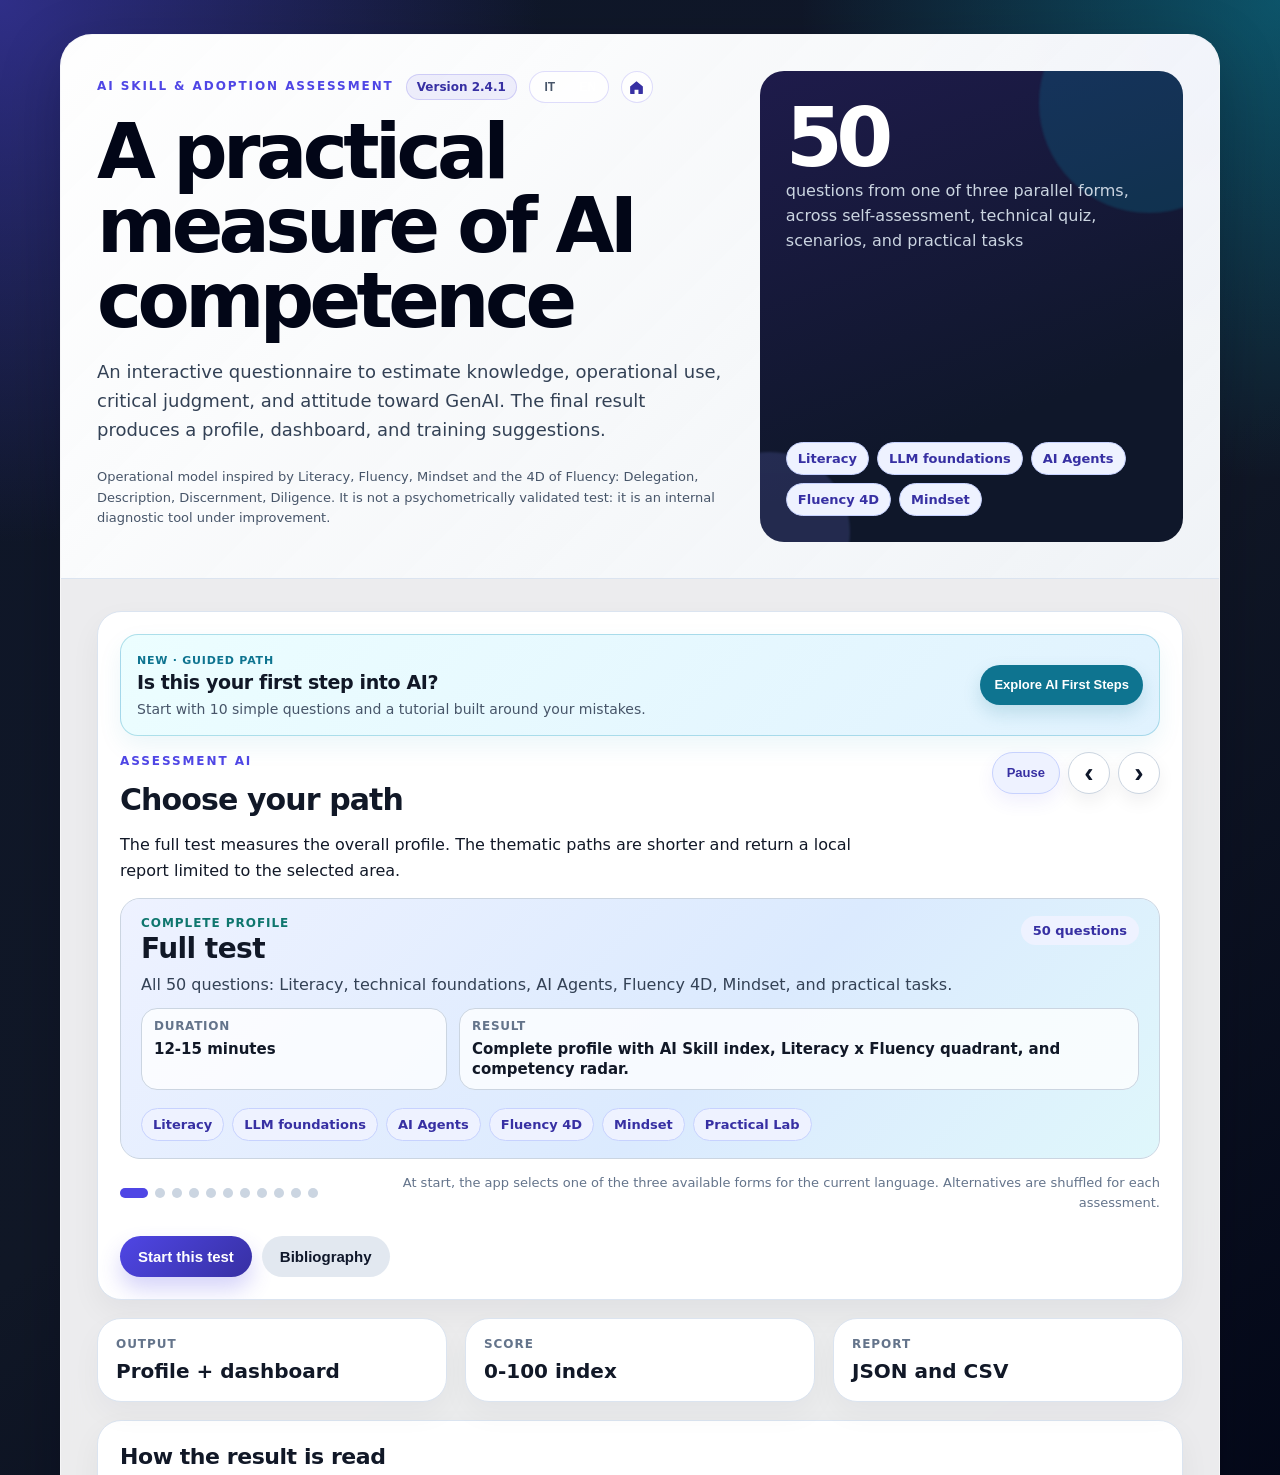
==== index.html @ 44c660ac "fix: update site identity and links" ====
<!doctype html>
<html lang="it">
<head>
  <meta charset="utf-8">
  <meta name="viewport" content="width=device-width, initial-scale=1">
  <meta http-equiv="refresh" content="0; url=ai_skill_test.html">
  <title>AI Skill & Adoption Assessment</title>
  <link rel="icon" type="image/png" href="aiskilltest_icon.png?v=2.4.1">
  <link rel="apple-touch-icon" href="aiskilltest_icon.png?v=2.4.1">
  <style>
    body {
      margin: 0;
      min-height: 100vh;
      display: grid;
      place-items: center;
      font-family: system-ui, -apple-system, BlinkMacSystemFont, "Segoe UI", sans-serif;
      background: #0f172a;
      color: #f8fafc;
    }

    main {
      width: min(640px, calc(100vw - 32px));
      text-align: center;
    }

    a {
      color: #67e8f9;
      font-weight: 700;
    }
  </style>
</head>
<body>
  <main>
    <h1>AI Skill & Adoption Assessment</h1>
    <p>Se il test non si apre automaticamente, <a href="ai_skill_test.html">avvialo da qui</a>.</p>
  </main>
</body>
</html>
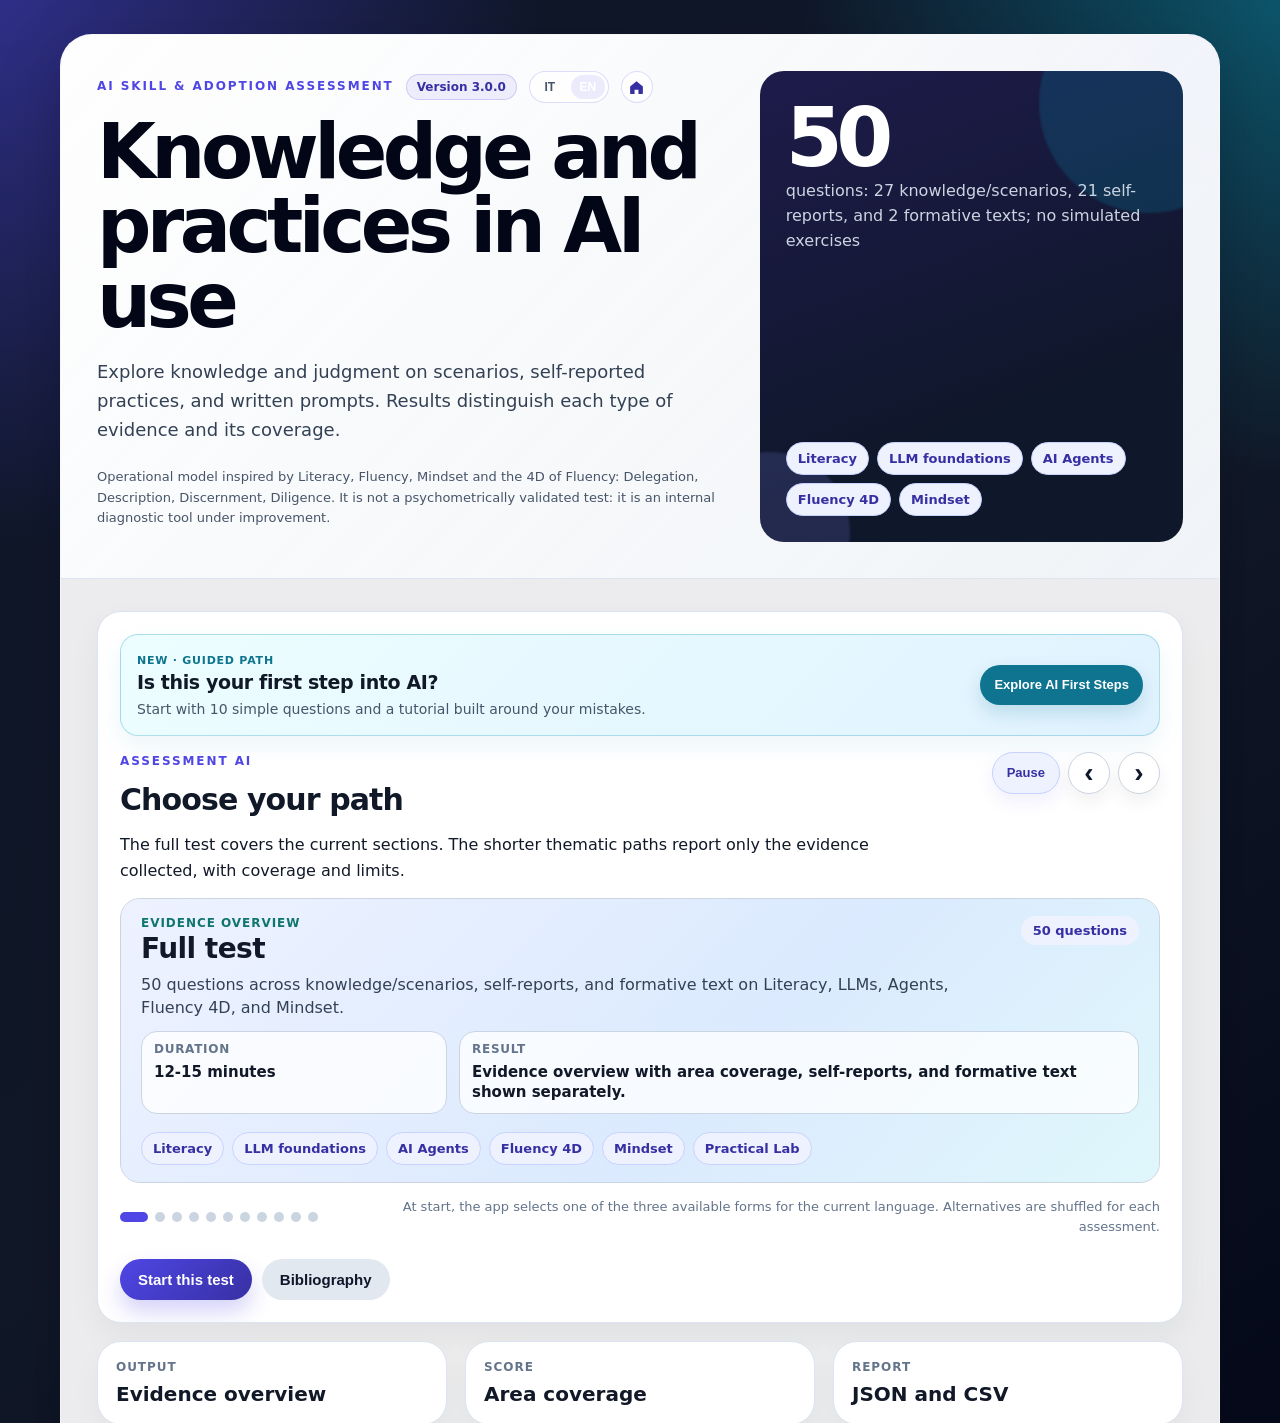
==== commit 27d62451: "feat: add evidence-based scoring and report history" ====
--- a/index.html
+++ b/index.html
@@ -5,8 +5,8 @@
   <meta name="viewport" content="width=device-width, initial-scale=1">
   <meta http-equiv="refresh" content="0; url=ai_skill_test.html">
   <title>AI Skill & Adoption Assessment</title>
-  <link rel="icon" type="image/png" href="aiskilltest_icon.png?v=2.4.1">
-  <link rel="apple-touch-icon" href="aiskilltest_icon.png?v=2.4.1">
+  <link rel="icon" type="image/png" href="aiskilltest_icon.png?v=3.0.0">
+  <link rel="apple-touch-icon" href="aiskilltest_icon.png?v=3.0.0">
   <style>
     body {
       margin: 0;
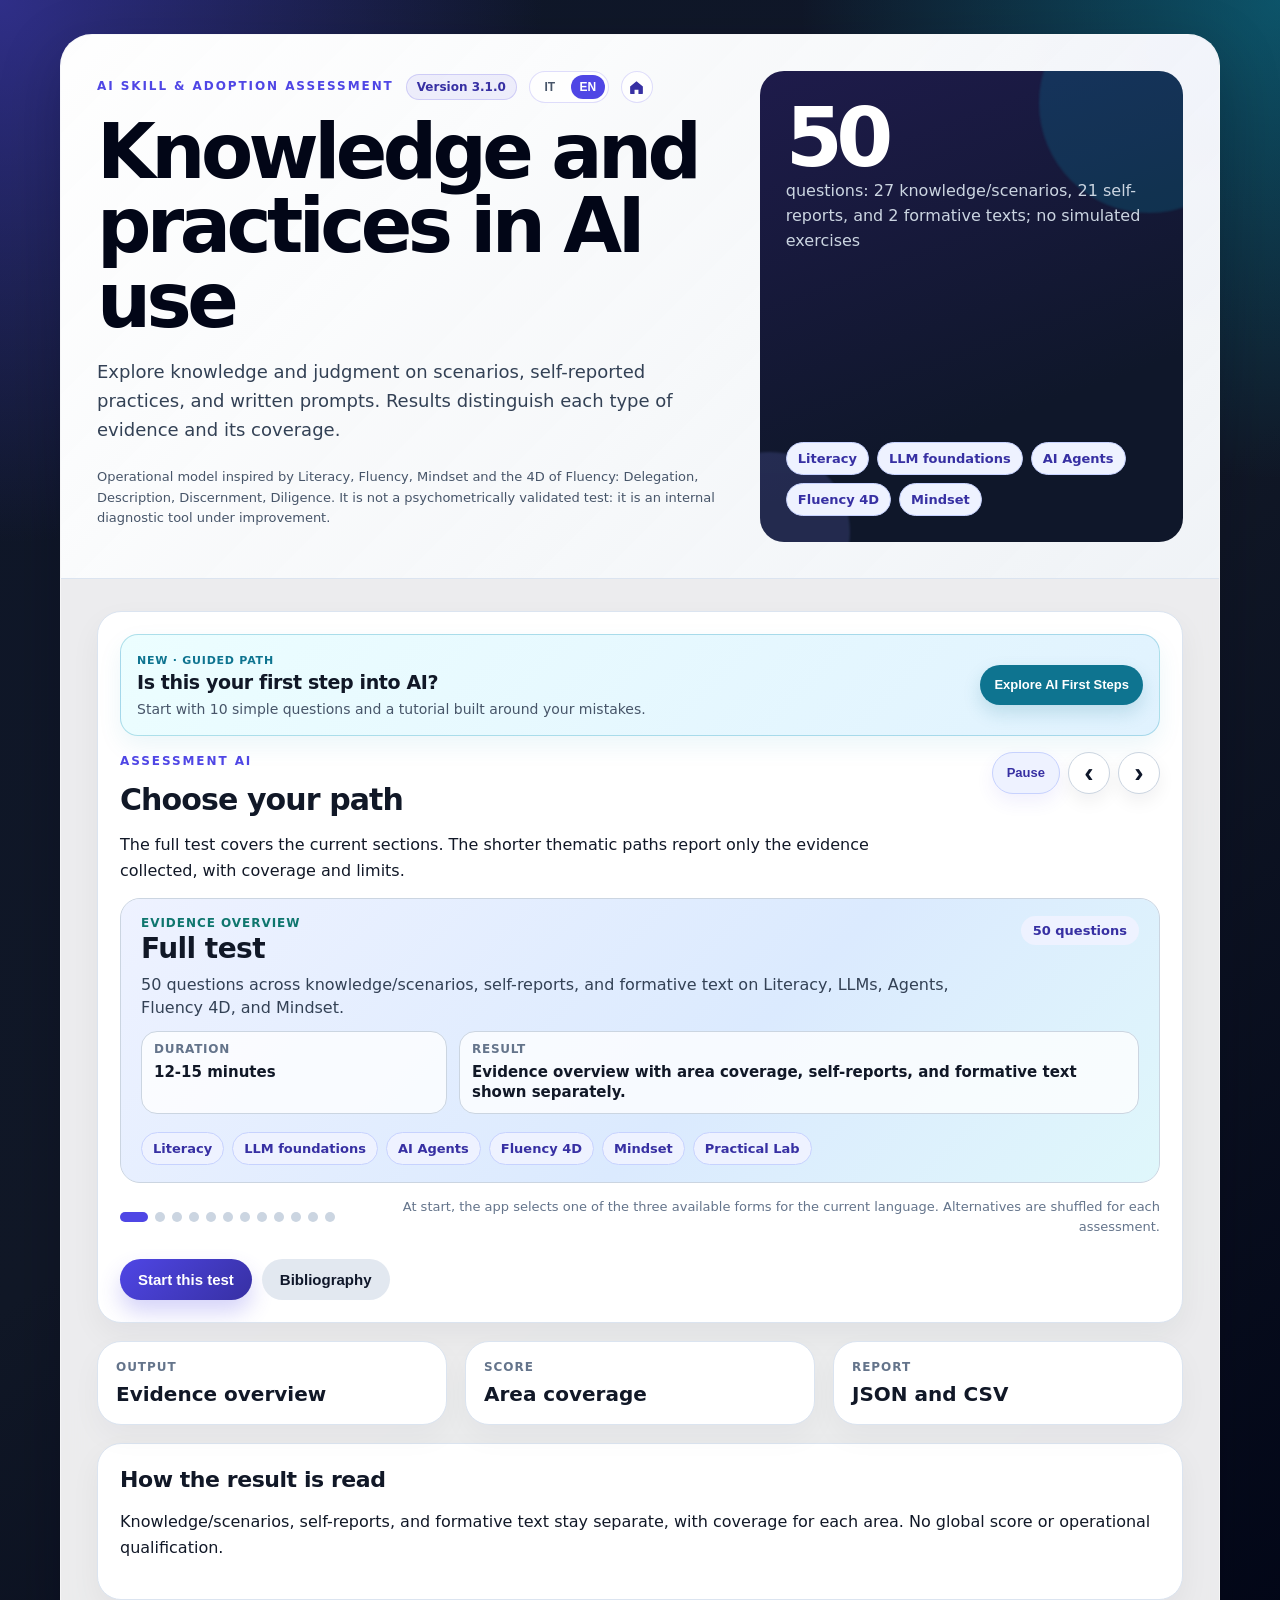
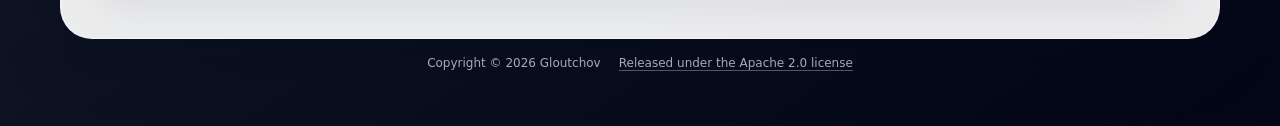
==== commit e28a0d24: "feat: add modern AI assessment path" ====
--- a/index.html
+++ b/index.html
@@ -5,8 +5,8 @@
   <meta name="viewport" content="width=device-width, initial-scale=1">
   <meta http-equiv="refresh" content="0; url=ai_skill_test.html">
   <title>AI Skill & Adoption Assessment</title>
-  <link rel="icon" type="image/png" href="aiskilltest_icon.png?v=3.0.0">
-  <link rel="apple-touch-icon" href="aiskilltest_icon.png?v=3.0.0">
+  <link rel="icon" type="image/png" href="aiskilltest_icon.png?v=3.1.0">
+  <link rel="apple-touch-icon" href="aiskilltest_icon.png?v=3.1.0">
   <style>
     body {
       margin: 0;
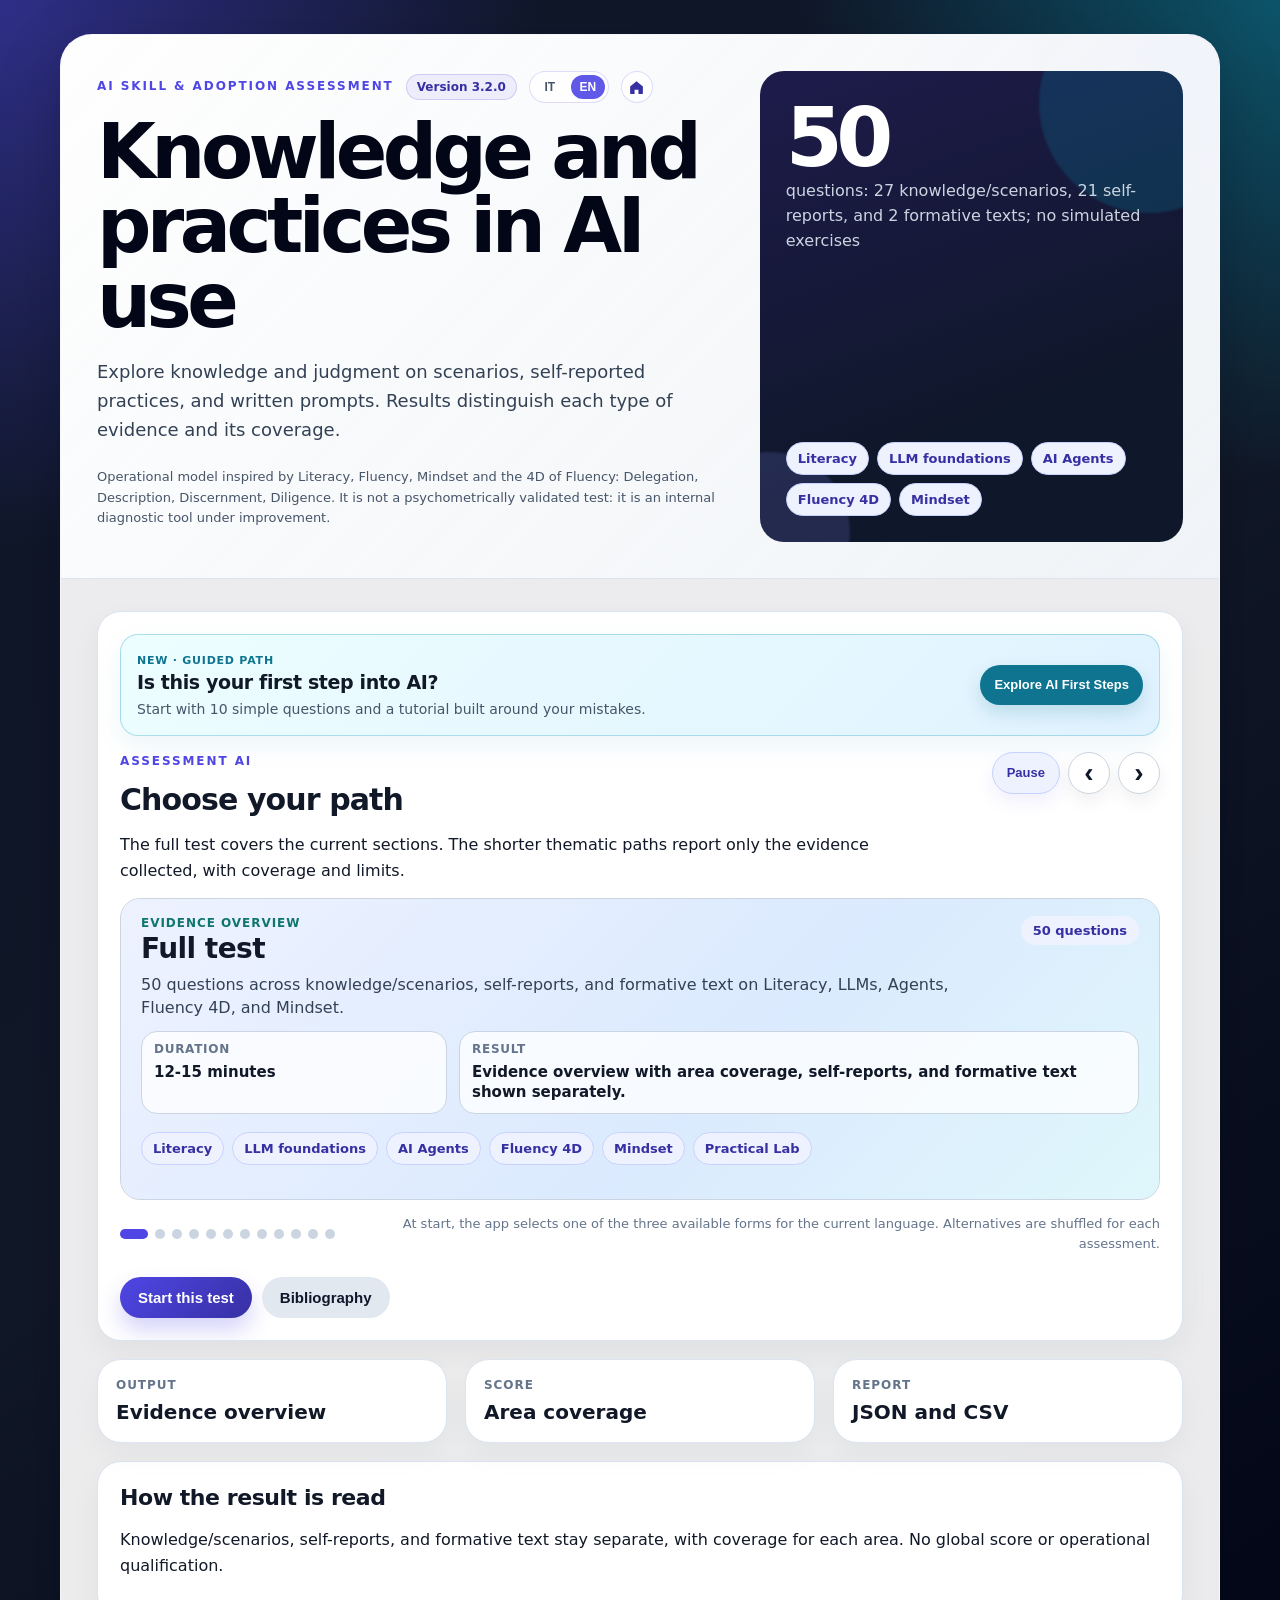
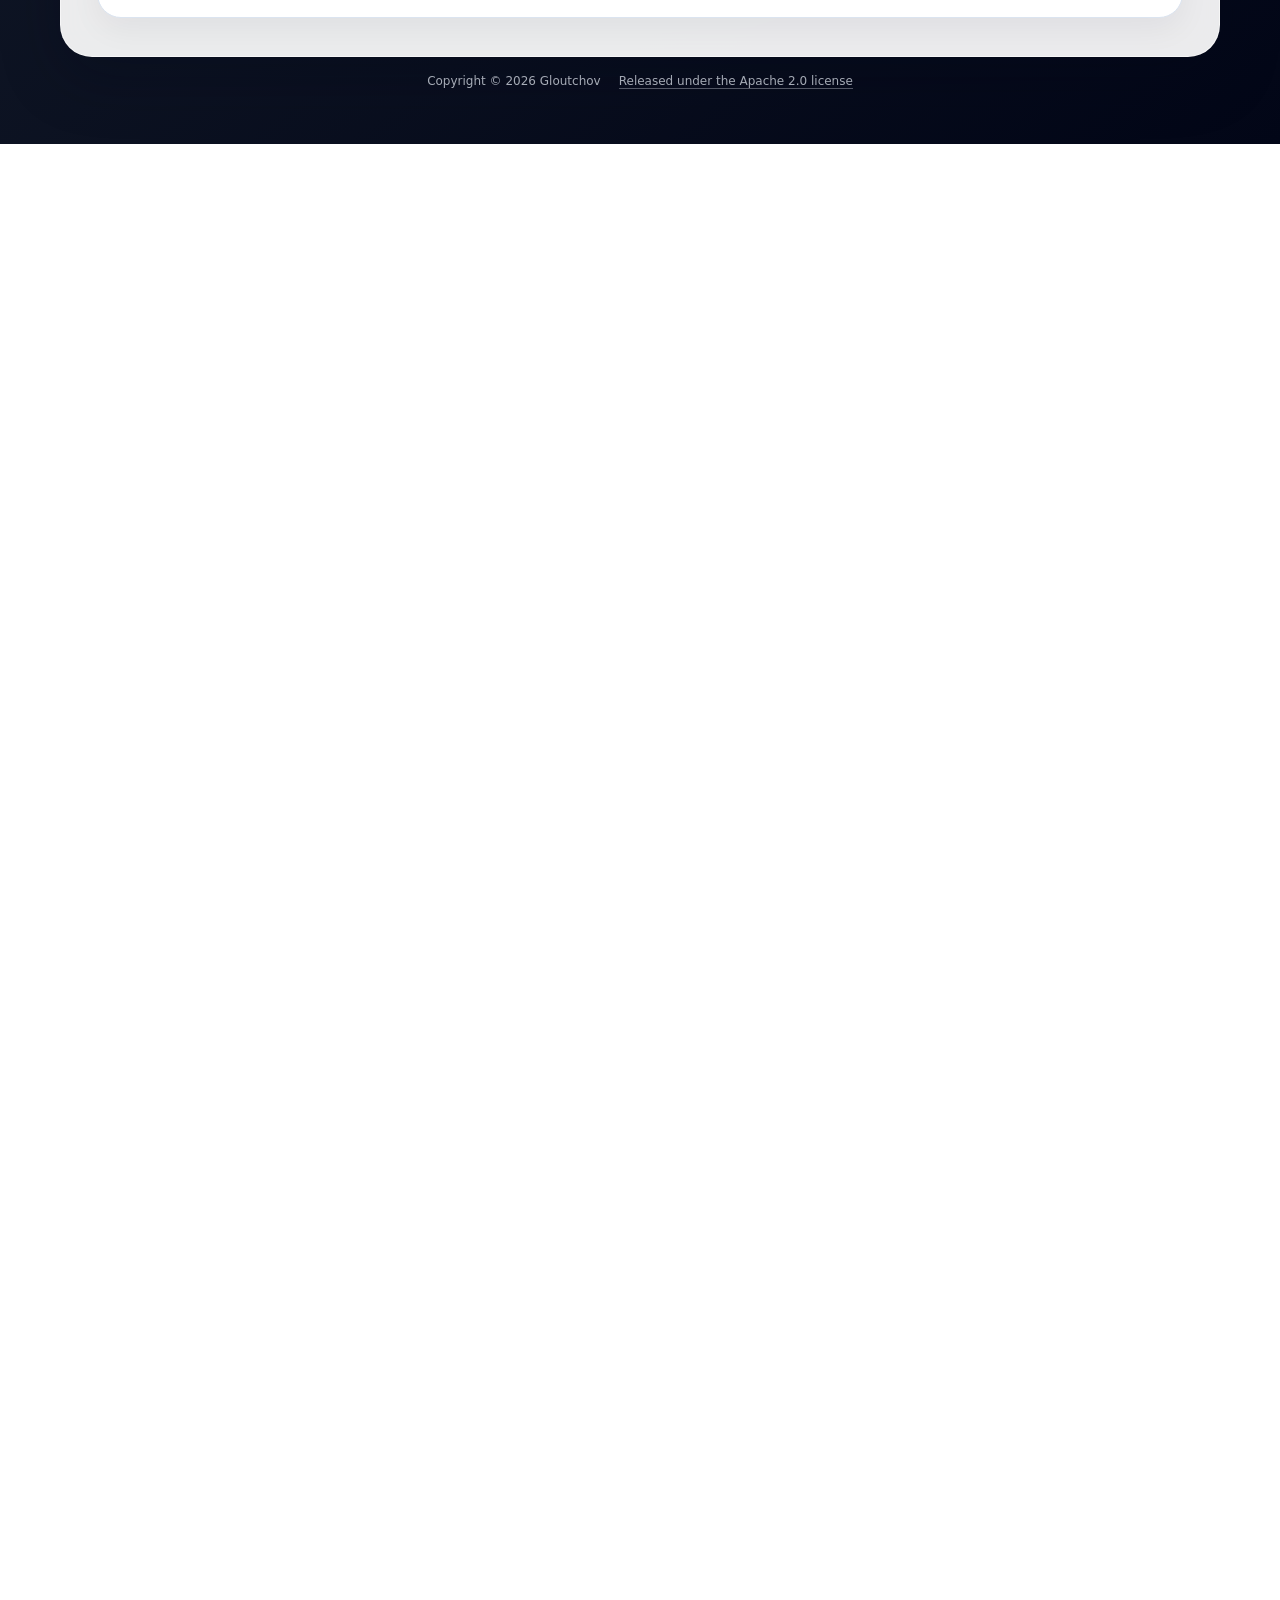
==== commit dcf6428f: "feat: update agentic workflow assessment" ====
--- a/index.html
+++ b/index.html
@@ -5,8 +5,8 @@
   <meta name="viewport" content="width=device-width, initial-scale=1">
   <meta http-equiv="refresh" content="0; url=ai_skill_test.html">
   <title>AI Skill & Adoption Assessment</title>
-  <link rel="icon" type="image/png" href="aiskilltest_icon.png?v=3.1.0">
-  <link rel="apple-touch-icon" href="aiskilltest_icon.png?v=3.1.0">
+  <link rel="icon" type="image/png" href="aiskilltest_icon.png?v=3.2.0">
+  <link rel="apple-touch-icon" href="aiskilltest_icon.png?v=3.2.0">
   <style>
     body {
       margin: 0;
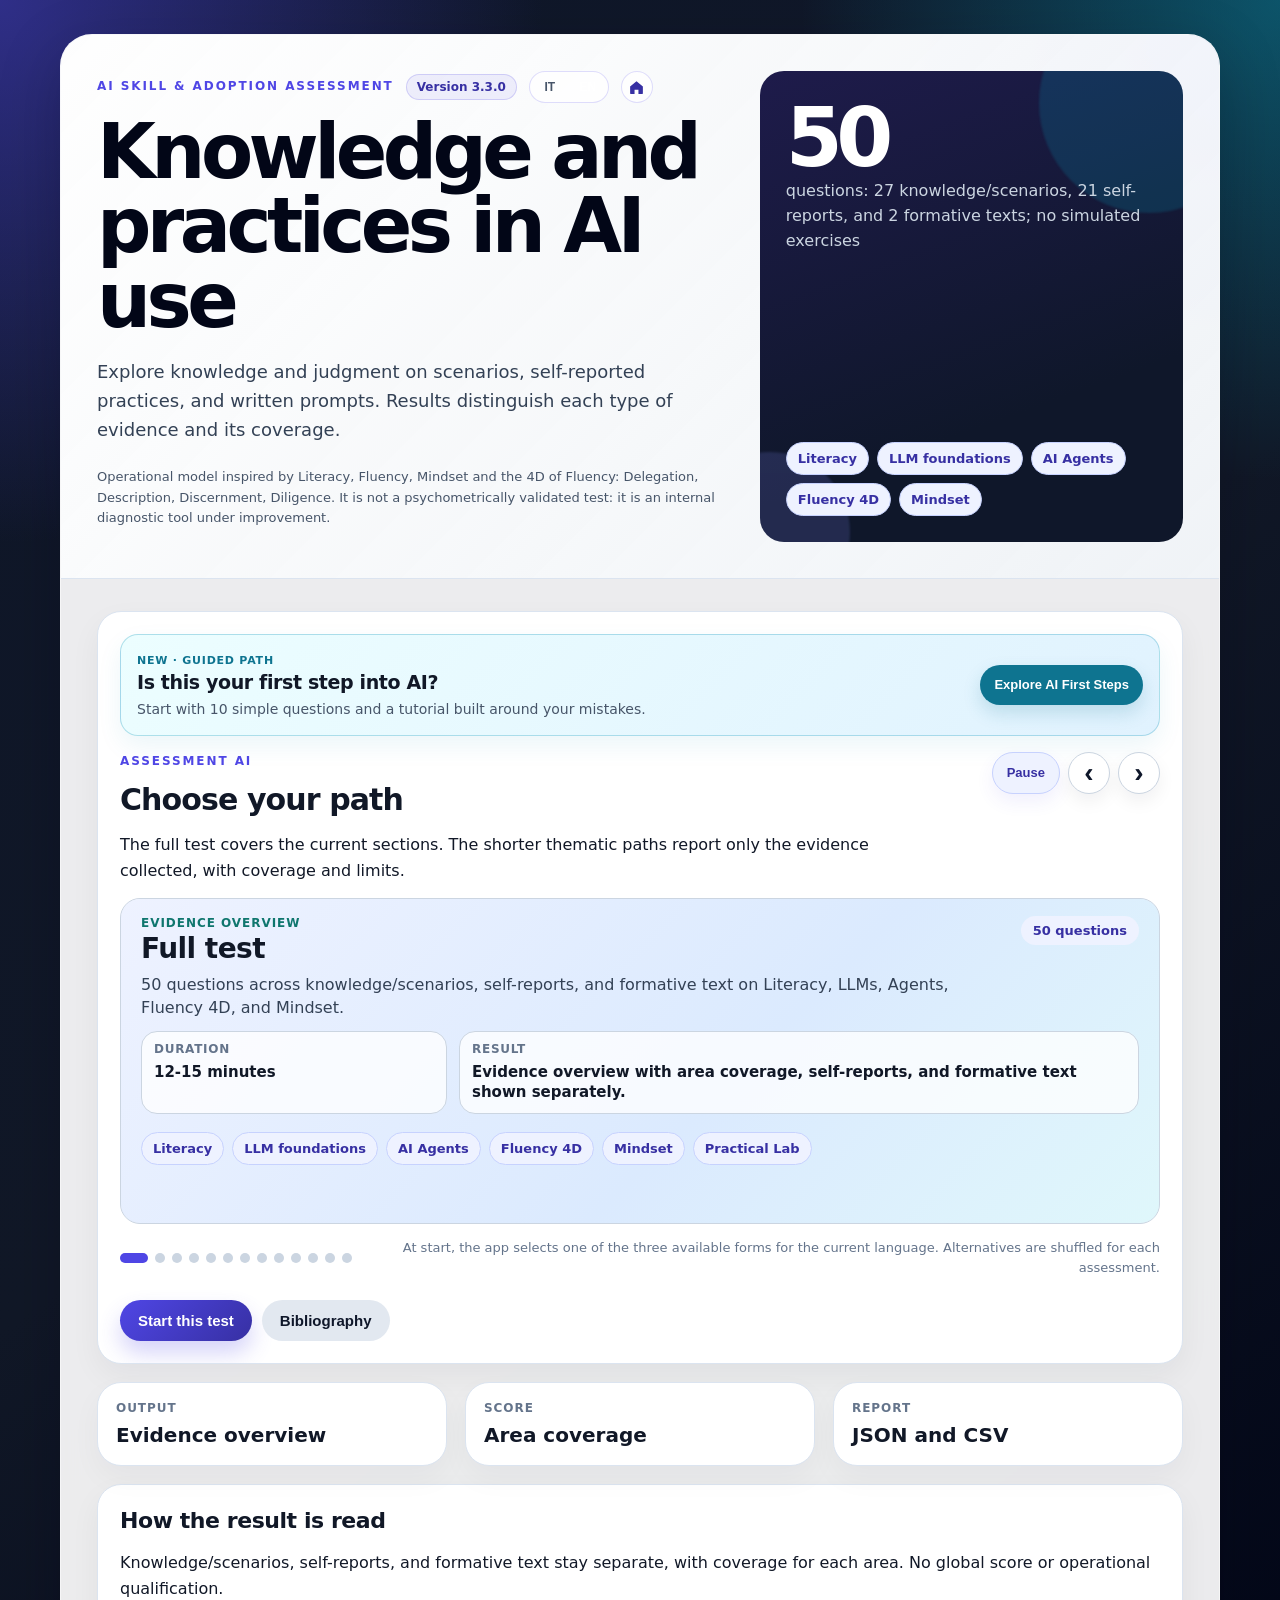
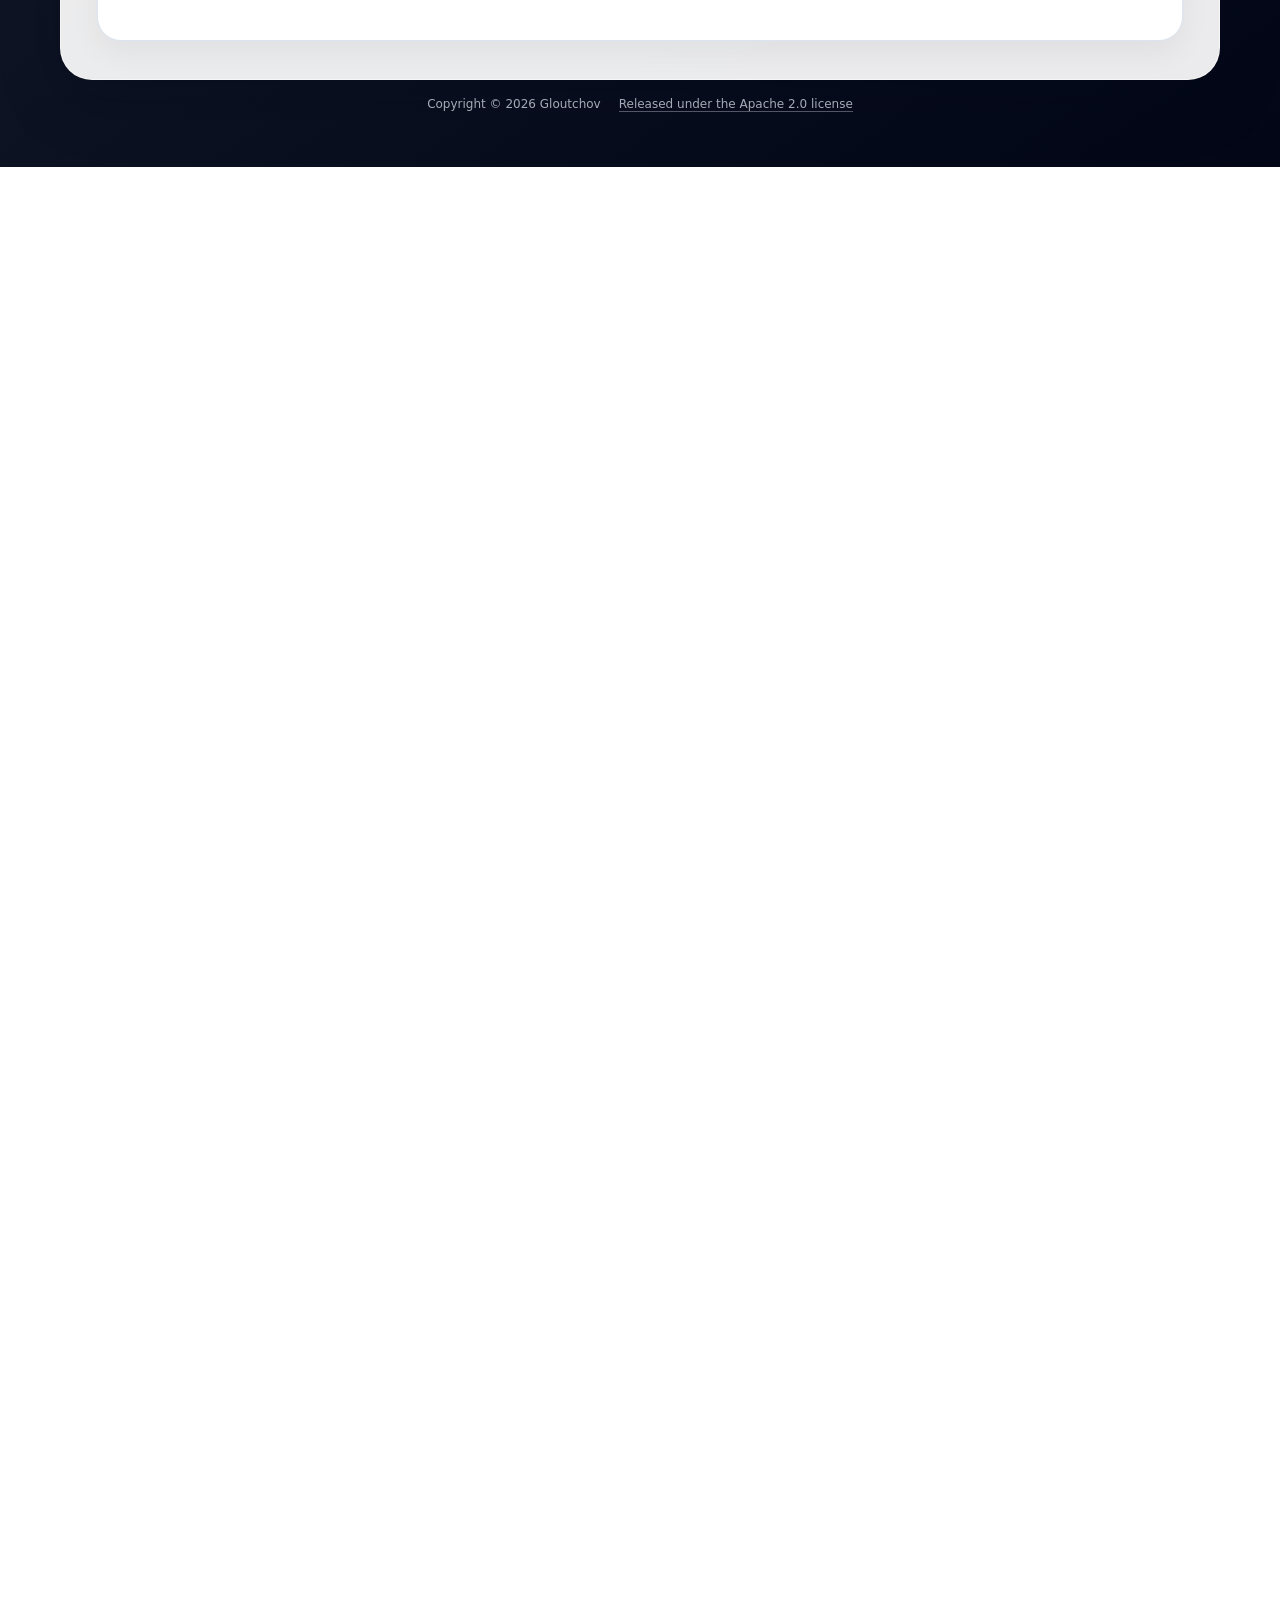
==== commit 5ce6648f: "feat: add harness assessment path" ====
--- a/index.html
+++ b/index.html
@@ -5,8 +5,8 @@
   <meta name="viewport" content="width=device-width, initial-scale=1">
   <meta http-equiv="refresh" content="0; url=ai_skill_test.html">
   <title>AI Skill & Adoption Assessment</title>
-  <link rel="icon" type="image/png" href="aiskilltest_icon.png?v=3.2.0">
-  <link rel="apple-touch-icon" href="aiskilltest_icon.png?v=3.2.0">
+  <link rel="icon" type="image/png" href="aiskilltest_icon.png?v=3.3.0">
+  <link rel="apple-touch-icon" href="aiskilltest_icon.png?v=3.3.0">
   <style>
     body {
       margin: 0;
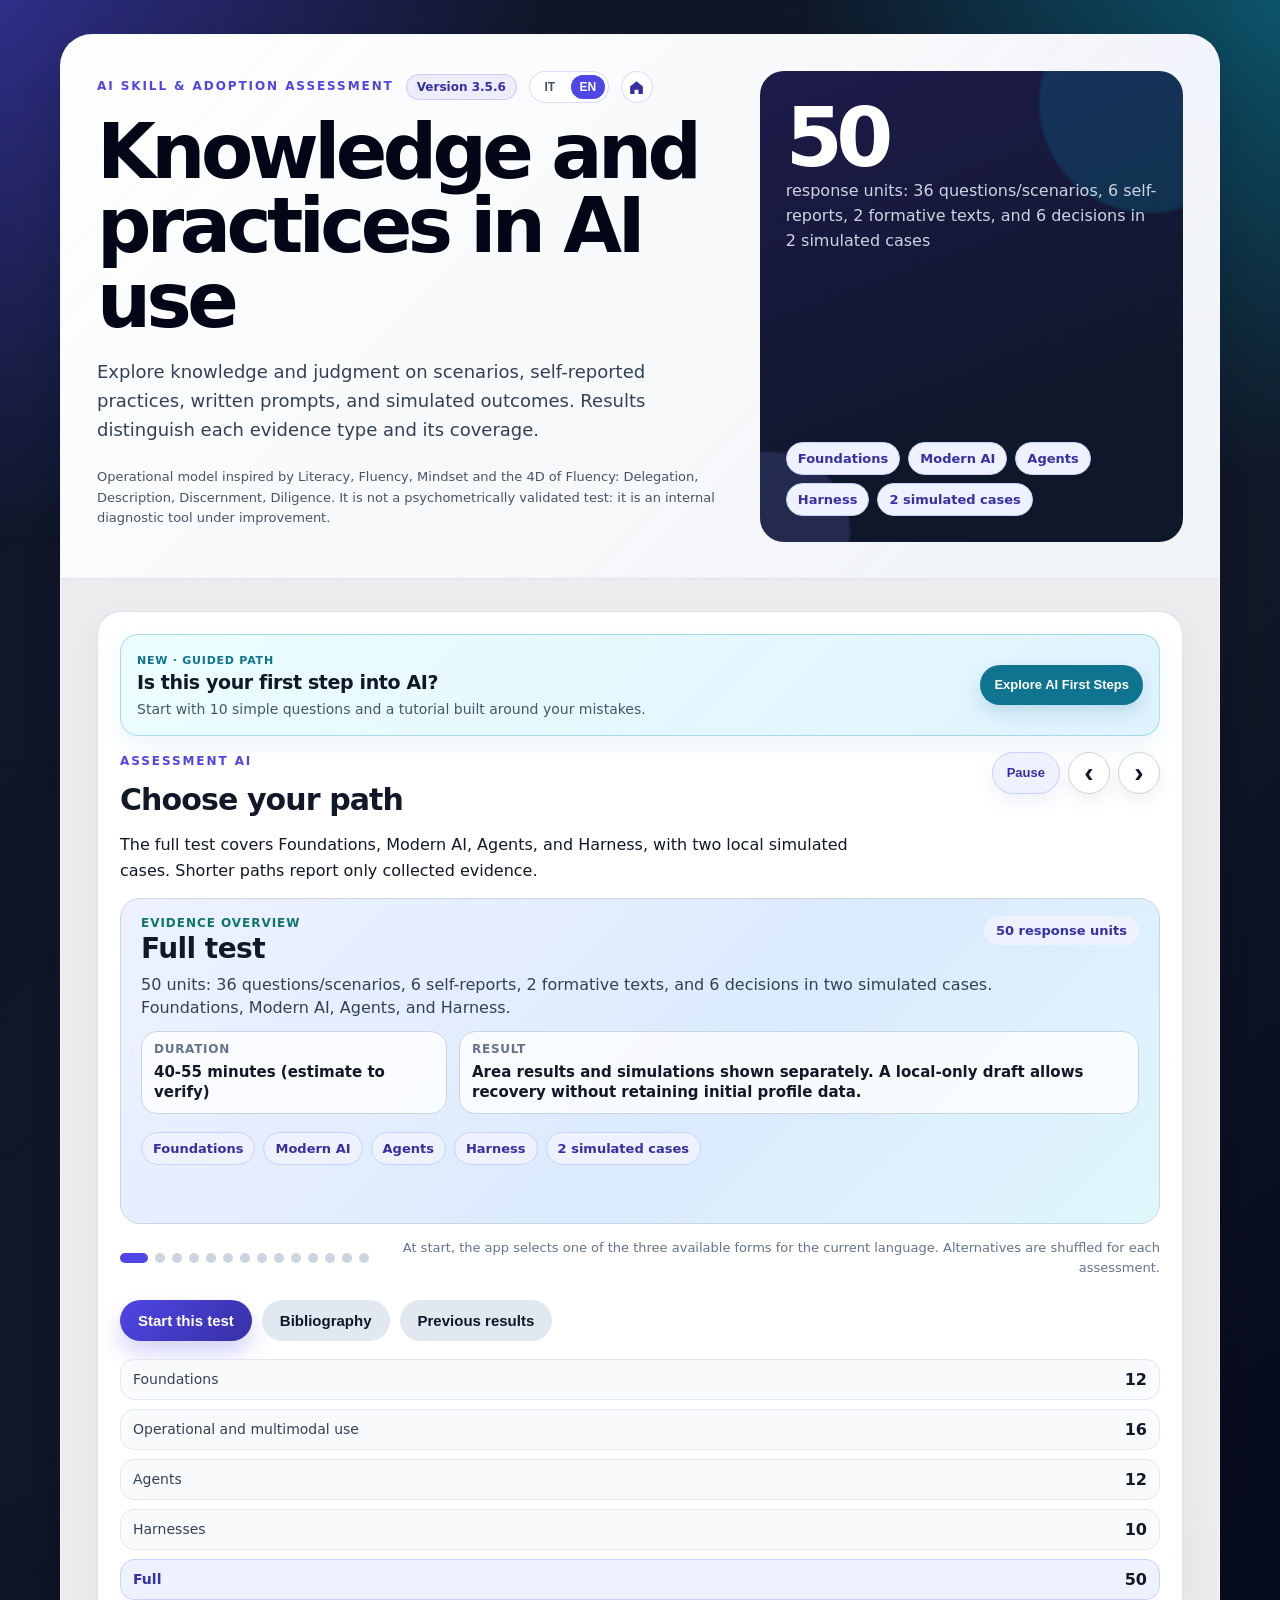
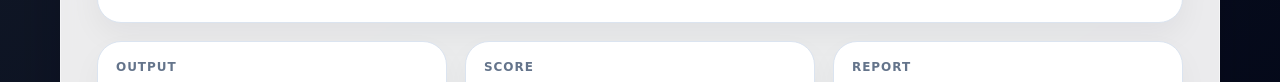
==== commit cb9df9ce: "refactor: archive unused Agents questions" ====
--- a/index.html
+++ b/index.html
@@ -5,8 +5,8 @@
   <meta name="viewport" content="width=device-width, initial-scale=1">
   <meta http-equiv="refresh" content="0; url=ai_skill_test.html">
   <title>AI Skill & Adoption Assessment</title>
-  <link rel="icon" type="image/png" href="aiskilltest_icon.png?v=3.3.0">
-  <link rel="apple-touch-icon" href="aiskilltest_icon.png?v=3.3.0">
+  <link rel="icon" type="image/png" href="aiskilltest_icon.png?v=3.5.6">
+  <link rel="apple-touch-icon" href="aiskilltest_icon.png?v=3.5.6">
   <style>
     body {
       margin: 0;
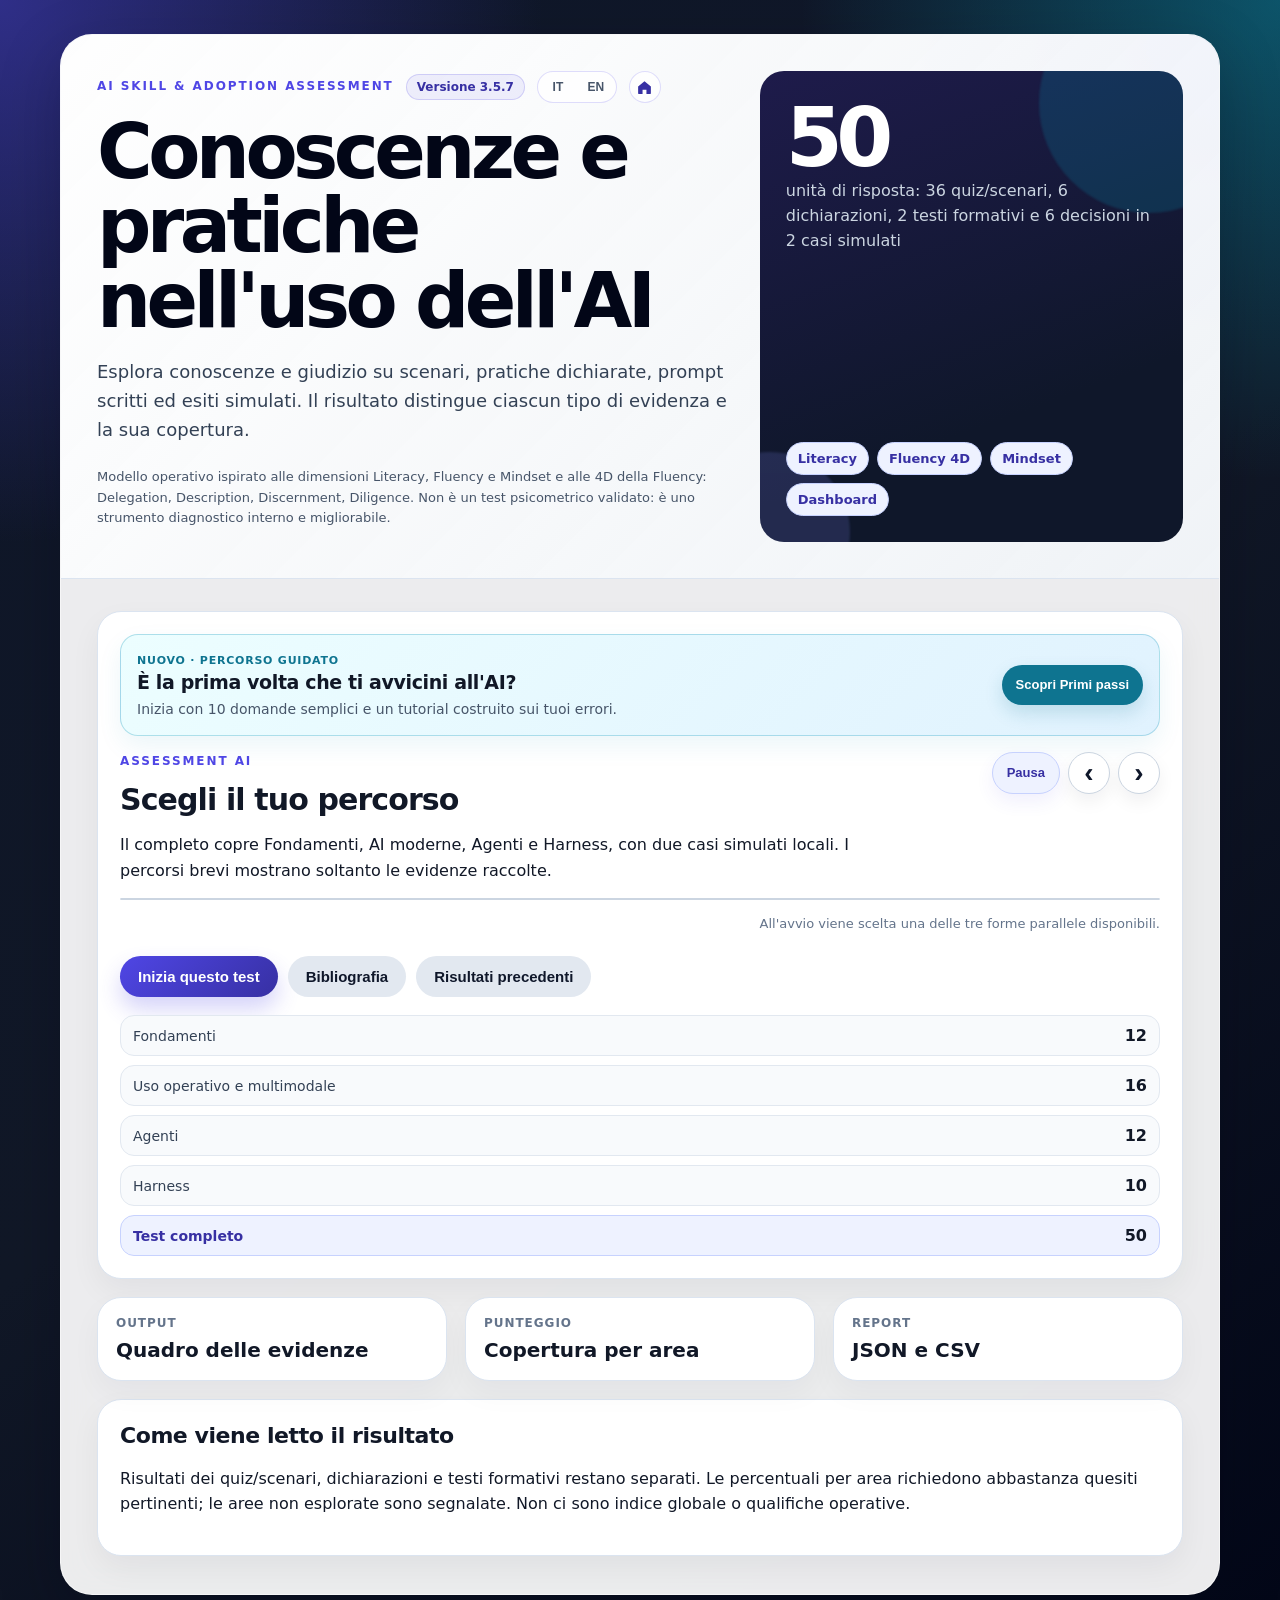
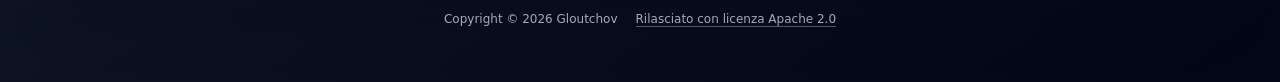
==== commit 44dce70f: "build: deploy a selective Pages artifact with CSP" ====
--- a/index.html
+++ b/index.html
@@ -2,32 +2,13 @@
 <html lang="it">
 <head>
   <meta charset="utf-8">
+  <meta http-equiv="Content-Security-Policy" content="default-src 'none'; style-src 'self'; img-src 'self'; base-uri 'none'; form-action 'none'">
   <meta name="viewport" content="width=device-width, initial-scale=1">
   <meta http-equiv="refresh" content="0; url=ai_skill_test.html">
   <title>AI Skill & Adoption Assessment</title>
-  <link rel="icon" type="image/png" href="aiskilltest_icon.png?v=3.5.6">
-  <link rel="apple-touch-icon" href="aiskilltest_icon.png?v=3.5.6">
-  <style>
-    body {
-      margin: 0;
-      min-height: 100vh;
-      display: grid;
-      place-items: center;
-      font-family: system-ui, -apple-system, BlinkMacSystemFont, "Segoe UI", sans-serif;
-      background: #0f172a;
-      color: #f8fafc;
-    }
-
-    main {
-      width: min(640px, calc(100vw - 32px));
-      text-align: center;
-    }
-
-    a {
-      color: #67e8f9;
-      font-weight: 700;
-    }
-  </style>
+  <link rel="icon" type="image/png" href="aiskilltest_icon.png?v=3.5.7">
+  <link rel="apple-touch-icon" href="aiskilltest_icon.png?v=3.5.7">
+  <link rel="stylesheet" href="assets/redirect.css?v=3.5.7">
 </head>
 <body>
   <main>
--- a/assets/redirect.css
+++ b/assets/redirect.css
@@ -0,0 +1,19 @@
+body {
+  margin: 0;
+  min-height: 100vh;
+  display: grid;
+  place-items: center;
+  font-family: system-ui, -apple-system, BlinkMacSystemFont, "Segoe UI", sans-serif;
+  background: #0f172a;
+  color: #f8fafc;
+}
+
+main {
+  width: min(640px, calc(100vw - 32px));
+  text-align: center;
+}
+
+a {
+  color: #67e8f9;
+  font-weight: 700;
+}
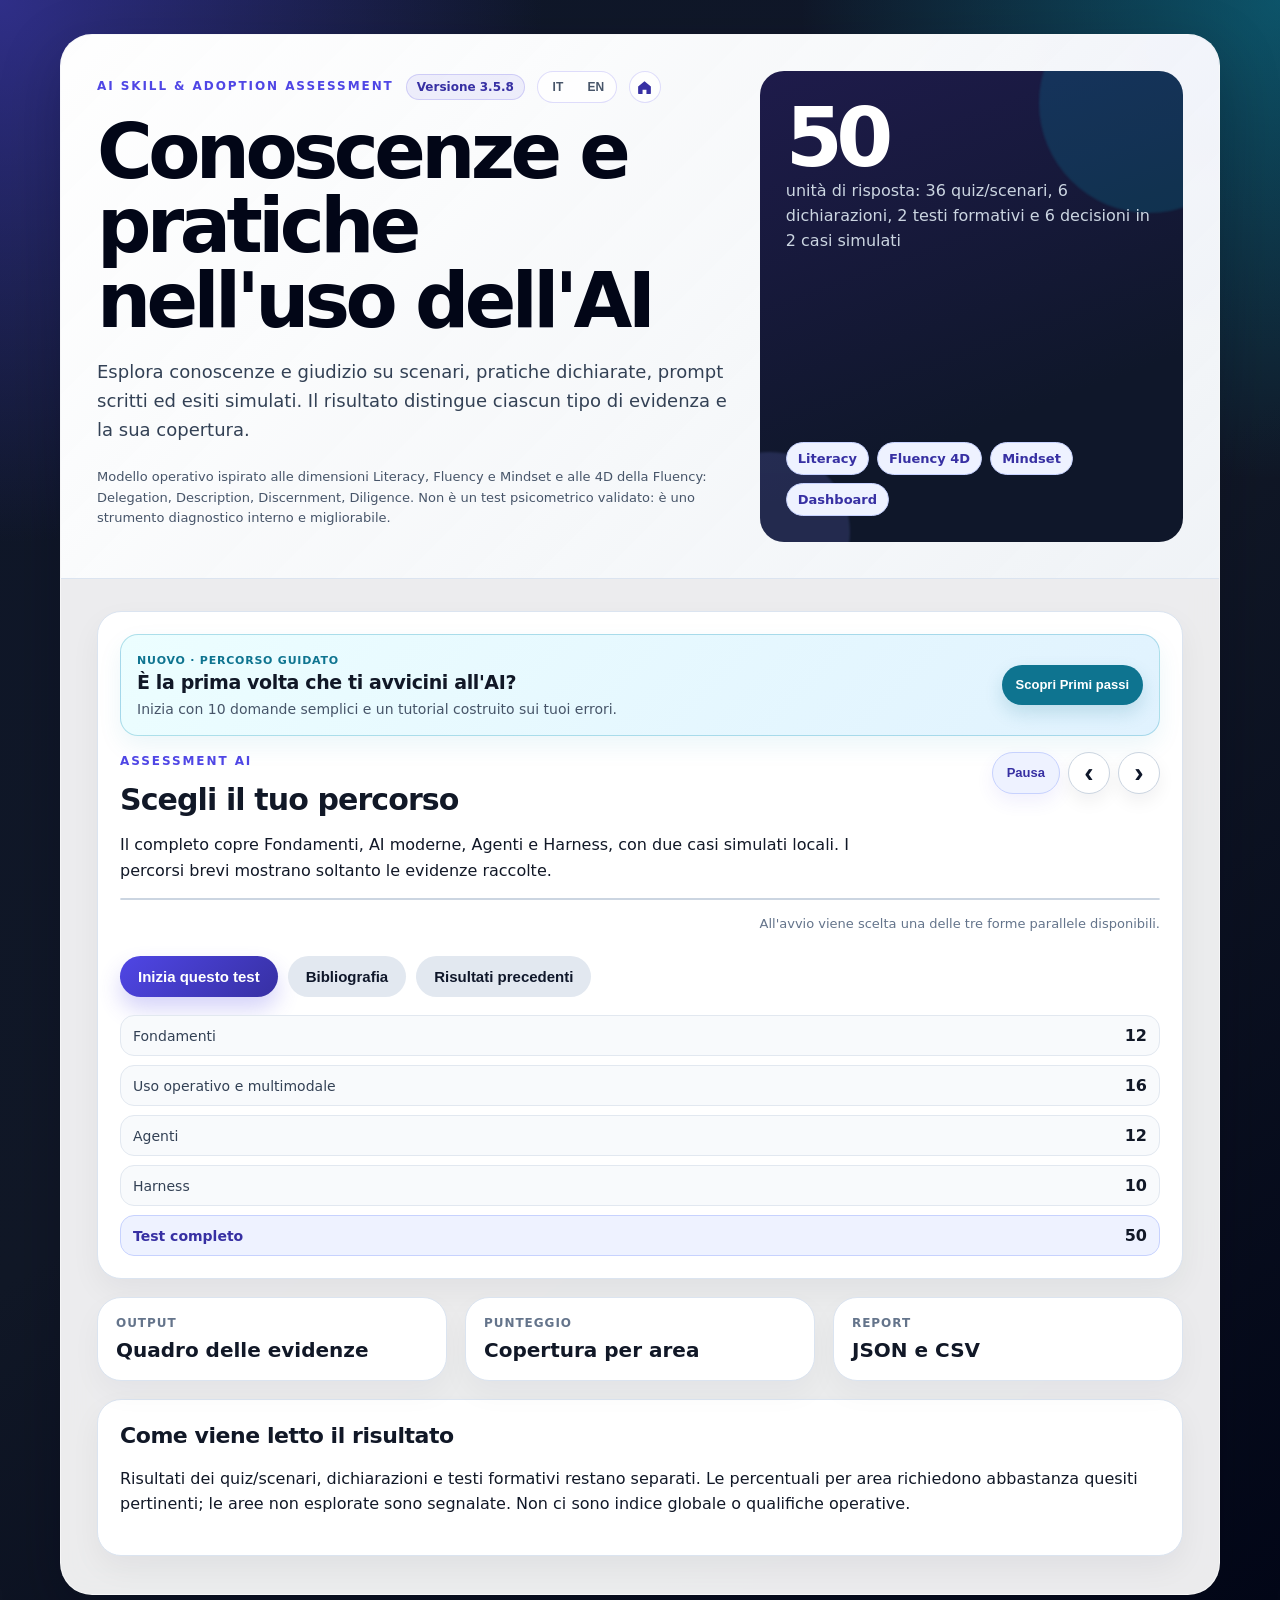
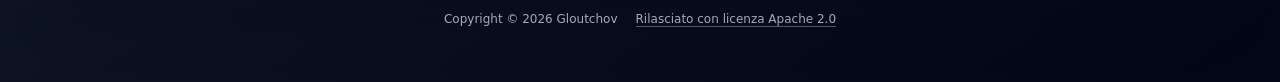
==== commit 1c665528: "fix: clarify assessment questions and reports" ====
--- a/index.html
+++ b/index.html
@@ -6,9 +6,9 @@
   <meta name="viewport" content="width=device-width, initial-scale=1">
   <meta http-equiv="refresh" content="0; url=ai_skill_test.html">
   <title>AI Skill & Adoption Assessment</title>
-  <link rel="icon" type="image/png" href="aiskilltest_icon.png?v=3.5.7">
-  <link rel="apple-touch-icon" href="aiskilltest_icon.png?v=3.5.7">
-  <link rel="stylesheet" href="assets/redirect.css?v=3.5.7">
+  <link rel="icon" type="image/png" href="aiskilltest_icon.png?v=3.5.8">
+  <link rel="apple-touch-icon" href="aiskilltest_icon.png?v=3.5.8">
+  <link rel="stylesheet" href="assets/redirect.css?v=3.5.8">
 </head>
 <body>
   <main>
